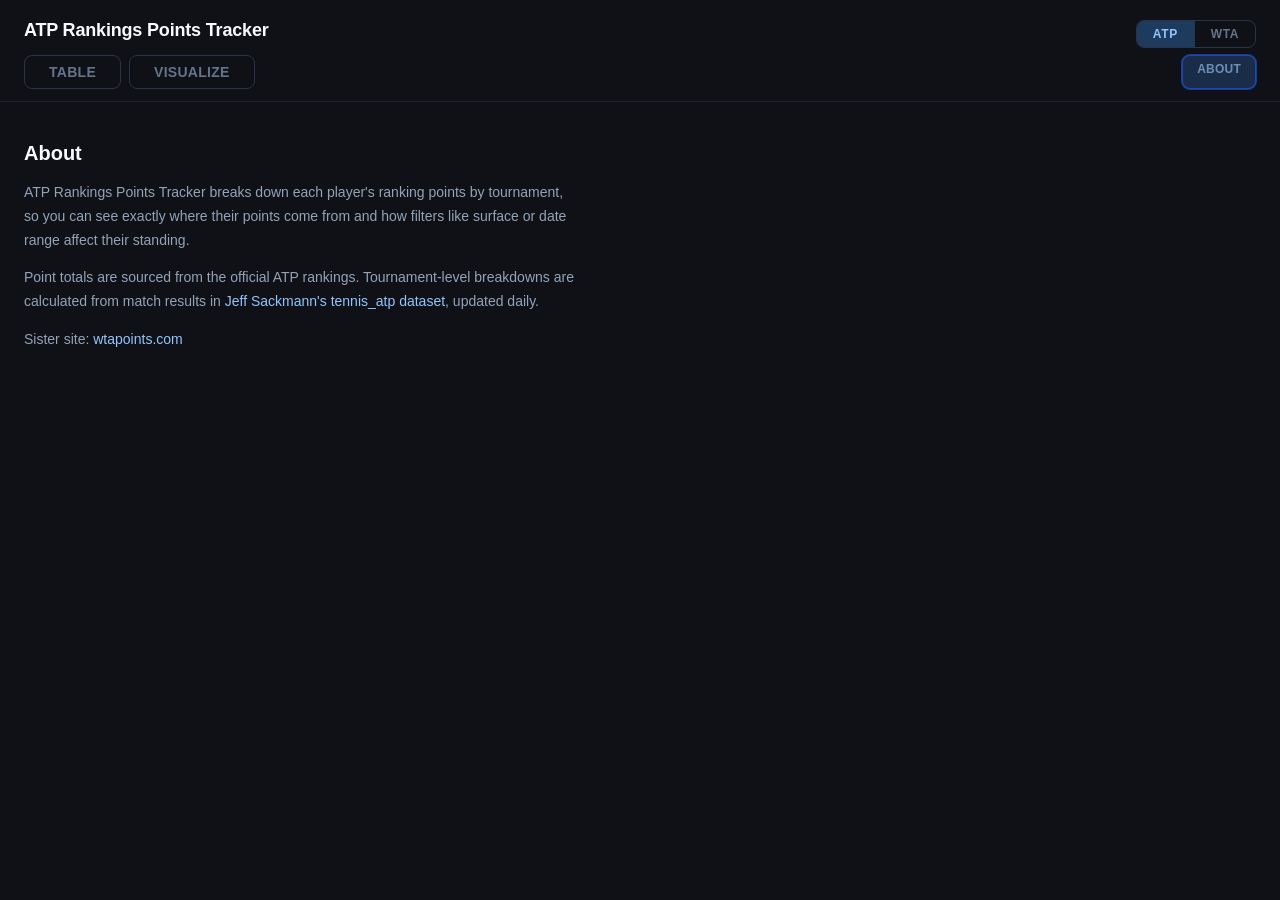
==== about.html @ b939d47b "Replace About modal with About page, move to header nav - about.html: standalone page with site desc" ====
<!DOCTYPE html>
<html lang="en">
<head>
  <meta charset="UTF-8" />
  <meta name="viewport" content="width=device-width, initial-scale=1.0" />
  <title>About — ATP Rankings Points Tracker</title>
  <link rel="stylesheet" href="style.css?v=6" />
  <!-- Google tag (gtag.js) -->
  <script>
    var _gaId = (location.hostname === 'wtapoints.com' || location.hostname === 'www.wtapoints.com')
      ? 'G-VNQ86Y655V' : 'G-6H1E0G2CNZ';
    document.write('<script async src="https://www.googletagmanager.com/gtag/js?id=' + _gaId + '"><\/script>');
    window.dataLayer = window.dataLayer || [];
    function gtag(){dataLayer.push(arguments);}
    gtag('js', new Date());
    gtag('config', _gaId);
  </script>
</head>
<body>
  <header>
    <div class="site-switch-bar"></div>
    <h1 id="about-title">ATP Rankings Points Tracker</h1>
    <p id="meta"></p>
    <nav class="page-nav">
      <a href="index.html">Table</a>
      <a href="viz.html">Visualize</a>
      <a href="about.html" class="active nav-about">About</a>
    </nav>
  </header>

  <div class="about-content">
    <h2>About</h2>
    <p>ATP Rankings Points Tracker breaks down each player's ranking points by tournament, so you can see exactly where their points come from and how filters like surface or date range affect their standing.</p>
    <p>Point totals are sourced from the official ATP rankings. Tournament-level breakdowns are calculated from match results in <a href="https://github.com/JeffSackmann/tennis_atp" target="_blank" rel="noopener">Jeff Sackmann's tennis_atp dataset</a>, updated daily.</p>
    <p>Sister site: <a href="https://wtapoints.com">wtapoints.com</a></p>
  </div>

  <script>
    // Site switch pill
    const isWta = location.hostname === 'wtapoints.com' || location.hostname === 'www.wtapoints.com';
    const switchBar = document.querySelector('.site-switch-bar');
    if (switchBar) {
      const activeLabel = isWta ? 'WTA' : 'ATP';
      const sisterLabel = isWta ? 'ATP' : 'WTA';
      const sisterHref  = isWta ? 'https://atppoints.com' : 'https://wtapoints.com';
      switchBar.innerHTML = `<span class="tour-label">${activeLabel}</span><a href="${sisterHref}">${sisterLabel}</a>`;
    }
    if (isWta) {
      document.getElementById('about-title').textContent = 'WTA Rankings Points Tracker';
      document.title = 'About — WTA Rankings Points Tracker';
    }
  </script>
</body>
</html>
---- style.css ----
*, *::before, *::after { box-sizing: border-box; margin: 0; padding: 0; }

body {
  font-family: -apple-system, BlinkMacSystemFont, "Segoe UI", sans-serif;
  font-size: 13px;
  background: #0f1117;
  color: #e2e8f0;
  min-height: 100vh;
}

/* ── Header ── */
header {
  position: relative;
  padding: 20px 24px 12px;
  border-bottom: 1px solid #1e2433;
}

/* ── Site switch bar ── */
.site-switch-bar {
  position: absolute;
  top: 20px; right: 24px;
  display: flex;
  border: 1px solid #2a3347;
  border-radius: 8px;
  overflow: hidden;
}
.site-switch-bar .tour-label,
.site-switch-bar a {
  padding: 6px 16px;
  font-size: 12px; font-weight: 700;
  letter-spacing: 0.05em;
  text-decoration: none;
}
.site-switch-bar .tour-label {
  background: #1e3a5f;
  border-right: 1px solid #2a3347;
  color: #93c5fd;
}
.site-switch-bar a {
  color: #64748b;
  background: transparent;
  transition: color .15s, background .15s;
}
.site-switch-bar a:hover { color: #93c5fd; background: #0d1928; }

/* ── Page nav (Table / Visualize) ── */
.page-nav { display:flex; gap:8px; margin-top:14px; }
.page-nav a {
  font-size:14px; font-weight:700;
  padding:8px 24px; border-radius:8px;
  border:1px solid #2a3347;
  color:#64748b; text-decoration:none;
  transition:all .15s;
  letter-spacing:0.02em;
  text-transform:uppercase;
}
.page-nav a:hover { border-color:#3b82f6; color:#93c5fd; background:#0d1928; }
.page-nav a.active {
  background:#1e3a5f; border-color:#2563eb; color:#93c5fd;
  box-shadow:0 0 0 1px #1d4ed8;
}
header h1 {
  font-size: 18px;
  font-weight: 600;
  color: #f8fafc;
  letter-spacing: -0.01em;
}
#meta {
  margin-top: 4px;
  font-size: 11px;
  color: #64748b;
}

/* ── Filter bar ── */
#filters {
  display: flex;
  flex-wrap: wrap;
  align-items: flex-start;
  gap: 0;
  padding: 12px 24px;
  border-bottom: 1px solid #1e2433;
  background: #0d1018;
}

.filter-group {
  display: flex;
  flex-direction: column;
  gap: 6px;
  padding: 4px 16px 4px 0;
}

.filter-label {
  font-size: 10px;
  font-weight: 600;
  text-transform: uppercase;
  letter-spacing: 0.06em;
  color: #475569;
}

.filter-divider {
  width: 1px;
  background: #1e2433;
  margin: 0 16px 0 0;
  align-self: stretch;
  min-height: 40px;
}

/* ── Chips ── */
.chip-group {
  display: flex;
  flex-wrap: wrap;
  gap: 5px;
}

.chip {
  padding: 3px 10px;
  border-radius: 20px;
  border: 1px solid #2a3347;
  background: transparent;
  color: #64748b;
  font-size: 11px;
  font-weight: 500;
  cursor: pointer;
  transition: all 0.12s;
  white-space: nowrap;
}
.chip:hover { border-color: #3b4f6a; color: #94a3b8; }
.chip.active {
  background: #1e3a5f;
  border-color: #2563eb;
  color: #93c5fd;
}
.chip[data-on="true"] {
  background: #1e3a5f;
  border-color: #2563eb;
  color: #93c5fd;
}

/* ── Player filter ── */
.player-filter {
  display: flex;
  flex-wrap: wrap;
  align-items: center;
  gap: 5px;
  max-width: 480px;
}

#player-tags {
  display: flex;
  flex-wrap: wrap;
  gap: 4px;
}

.player-tag {
  display: flex;
  align-items: center;
  gap: 4px;
  padding: 2px 8px 2px 10px;
  background: #1e3a5f;
  border: 1px solid #2563eb;
  border-radius: 20px;
  font-size: 11px;
  color: #93c5fd;
  white-space: nowrap;
}
.player-tag.is-fav { background: #2d2a00; border-color: #ca8a04; color: #fde68a; }
.player-tag button {
  background: none;
  border: none;
  color: inherit;
  cursor: pointer;
  padding: 0;
  font-size: 12px;
  line-height: 1;
  opacity: 0.7;
}
.player-tag button:hover { opacity: 1; }

.player-search-wrap {
  position: relative;
}
#player-search {
  background: #141820;
  border: 1px solid #2a3347;
  border-radius: 6px;
  color: #e2e8f0;
  font-size: 12px;
  padding: 4px 10px;
  width: 180px;
  outline: none;
}
#player-search:focus { border-color: #3b82f6; }
#player-search::placeholder { color: #475569; }

.dropdown {
  position: absolute;
  top: calc(100% + 4px);
  left: 0;
  min-width: 220px;
  background: #141e2e;
  border: 1px solid #2a3347;
  border-radius: 8px;
  box-shadow: 0 8px 24px rgba(0,0,0,0.5);
  z-index: 100;
  max-height: 280px;
  overflow-y: auto;
}
.dropdown-section {
  padding: 6px 0 2px;
}
.dropdown-section-label {
  padding: 2px 12px 4px;
  font-size: 10px;
  font-weight: 600;
  text-transform: uppercase;
  letter-spacing: 0.06em;
  color: #475569;
}
.dropdown-item {
  display: flex;
  align-items: center;
  justify-content: space-between;
  padding: 6px 12px;
  cursor: pointer;
  gap: 8px;
}
.dropdown-item:hover { background: #1e2d45; }
.dropdown-item.selected { color: #60a5fa; }
.dropdown-item .di-name { flex: 1; font-size: 12px; }
.dropdown-item .di-rank { font-size: 11px; color: #475569; }
.dropdown-item .di-star {
  font-size: 13px;
  opacity: 0.4;
  cursor: pointer;
  padding: 0 2px;
}
.dropdown-item .di-star:hover { opacity: 1; }
.dropdown-item .di-star.active { opacity: 1; }

/* ── Date range ── */
.date-range {
  display: flex;
  align-items: center;
  gap: 6px;
}
.date-sep { color: #475569; font-size: 11px; }
.date-range select {
  background: #141820;
  border: 1px solid #2a3347;
  border-radius: 6px;
  color: #e2e8f0;
  font-size: 11px;
  padding: 4px 6px;
  outline: none;
  cursor: pointer;
}
.date-range select:focus { border-color: #3b82f6; }

/* ── Reset ── */
.reset-btn {
  align-self: flex-end;
  margin-left: auto;
  padding: 4px 12px;
  background: none;
  border: 1px solid #374151;
  border-radius: 6px;
  color: #64748b;
  font-size: 11px;
  cursor: pointer;
}
.reset-btn:hover { border-color: #ef4444; color: #f87171; }

/* ── Status bar ── */
#row-count {
  padding: 6px 24px;
  font-size: 11px;
  color: #475569;
  border-top: 1px solid #141820;
}

/* ── Loading / error ── */
#loading, #error {
  padding: 40px 24px;
  color: #64748b;
}
#error { color: #f87171; }

/* ── Table ── */
.scroll-x {
  overflow-x: auto;
  width: 100%;
}

table {
  border-collapse: collapse;
  width: max-content;
  min-width: 100%;
}

thead {
  position: sticky;
  top: 0;
  z-index: 10;
  background: #0f1117;
}

th {
  padding: 8px 10px;
  text-align: right;
  font-weight: 500;
  font-size: 11px;
  color: #64748b;
  border-bottom: 1px solid #1e2433;
  white-space: nowrap;
  cursor: pointer;
  user-select: none;
}
th:hover { color: #94a3b8; }
th.sorted { color: #60a5fa; }

th.col-rank, th.col-name { text-align: left; }
th.col-rank { width: 48px; }
th.col-name {
  position: sticky;
  left: 0;
  background: #0f1117;
  z-index: 11;
  min-width: 160px;
}

td {
  padding: 6px 10px;
  text-align: right;
  border-bottom: 1px solid #141820;
  white-space: nowrap;
}
td.col-rank { color: #64748b; font-size: 11px; }
td.col-name {
  text-align: left;
  position: sticky;
  left: 0;
  background: #0f1117;
  font-weight: 500;
  color: #f1f5f9;
  z-index: 5;
}
td.col-name .star-btn {
  background: none;
  border: none;
  cursor: pointer;
  font-size: 12px;
  margin-right: 4px;
  opacity: 0.25;
  vertical-align: middle;
  padding: 0;
  line-height: 1;
}
td.col-name .star-btn:hover { opacity: 0.7; }
td.col-name .star-btn.active { opacity: 1; }

tr:hover td { background: #141e2e; }
tr:hover td.col-name { background: #141e2e; }

td.pts-total { font-weight: 600; color: #f1f5f9; }
td.pts-total.filtered { color: #60a5fa; }

td.pts-tourney { color: #94a3b8; }
td.pts-tourney.has-pts { color: #e2e8f0; }

td.tier-gs  { color: #fbbf24; }
td.tier-m   { color: #34d399; }
td.tier-500 { color: #60a5fa; }
td.tier-250 { color: #a78bfa; }
td.tier-f   { color: #f472b6; }

td.empty { color: #1e2433; }

/* ── Tournament tooltip ── */
.tourney-tooltip {
  position: fixed;
  z-index: 200;
  background: #141e2e;
  border: 1px solid #2a3347;
  border-radius: 10px;
  box-shadow: 0 8px 32px rgba(0,0,0,0.6);
  padding: 12px 14px;
  min-width: 180px;
  max-width: 240px;
  pointer-events: none;
  opacity: 0;
  transition: opacity 0.1s;
}
.tourney-tooltip.visible { opacity: 1; }
.tourney-tooltip .tt-name {
  font-size: 13px;
  font-weight: 600;
  color: #f1f5f9;
  margin-bottom: 8px;
  line-height: 1.3;
}
.tourney-tooltip .tt-row {
  display: flex;
  justify-content: space-between;
  align-items: center;
  font-size: 11px;
  color: #64748b;
  margin-top: 4px;
}
.tourney-tooltip .tt-val { color: #94a3b8; text-align: right; }
.tourney-tooltip .tt-divider {
  border: none;
  border-top: 1px solid #1e2433;
  margin: 8px 0;
}
.tourney-tooltip .tt-level-gs  { color: #fbbf24; }
.tourney-tooltip .tt-level-m   { color: #34d399; }
.tourney-tooltip .tt-level-500 { color: #60a5fa; }
.tourney-tooltip .tt-level-250 { color: #a78bfa; }
.tourney-tooltip .tt-level-f   { color: #f472b6; }
.tourney-tooltip .tt-surf-hard  { color: #60a5fa; }
.tourney-tooltip .tt-surf-clay  { color: #f97316; }
.tourney-tooltip .tt-surf-grass { color: #34d399; }
.tourney-tooltip .tt-winner { color: #e2e8f0; font-style: italic; }

/* ── Column header two-line ── */
th .th-label { display: inline; }
th.col-tourney .th-label {
  display: block;
  line-height: 1.3;
}
.th-date {
  display: block;
  font-size: 10px;
  color: #475569;
  font-weight: 400;
  line-height: 1.2;
  margin-top: 1px;
}
th.sorted .th-date { color: #3b82f6; }

.sort-arrow {
  display: inline-block;
  margin-left: 3px;
  opacity: 0.4;
  font-size: 9px;
}
th.sorted .sort-arrow { opacity: 1; }

/* ── Footer ── */
footer {
  padding: 20px 24px;
  border-top: 1px solid #1e2433;
  font-size: 13px;
  color: #475569;
  display: flex;
  align-items: center;
  gap: 8px;
}
footer a { color: #64748b; text-decoration: none; }
footer a:hover { color: #93c5fd; }
.footer-sep { color: #2a3347; }
.footer-link {
  background: none; border: none; padding: 0;
  font-size: 13px; color: #64748b;
  cursor: pointer; font-family: inherit;
}
.footer-link:hover { color: #93c5fd; }

/* ── Modals ── */
.modal-backdrop {
  position: fixed; inset: 0;
  background: rgba(0,0,0,.6);
  display: flex; align-items: center; justify-content: center;
  z-index: 1000;
}
.modal {
  background: #0f1623;
  border: 1px solid #1e2433;
  border-radius: 12px;
  padding: 32px;
  max-width: 480px;
  width: calc(100% - 48px);
  position: relative;
  line-height: 1.6;
}
.modal h2 {
  font-size: 18px; font-weight: 700;
  color: #e2e8f0; margin: 0 0 16px;
}
.modal p {
  font-size: 14px; color: #94a3b8;
  margin: 0 0 12px;
}
.modal p:last-child { margin-bottom: 0; }
.modal a { color: #93c5fd; text-decoration: none; }
.modal a:hover { text-decoration: underline; }
.modal-close {
  position: absolute; top: 16px; right: 16px;
  background: none; border: none;
  color: #475569; font-size: 16px;
  cursor: pointer; padding: 4px 8px;
  border-radius: 4px;
}
.modal-close:hover { color: #e2e8f0; background: #1e2433; }

/* ── About page ── */
.about-content {
  max-width: 600px;
  padding: 40px 24px;
}
.about-content h2 {
  font-size: 20px; font-weight: 700;
  color: #f8fafc; margin-bottom: 16px;
}
.about-content p {
  font-size: 14px; color: #94a3b8;
  line-height: 1.7; margin-bottom: 14px;
}
.about-content a { color: #93c5fd; text-decoration: none; }
.about-content a:hover { text-decoration: underline; }

/* ── About nav link (smaller, muted) ── */
.nav-about {
  margin-left: auto;
  font-size: 12px !important;
  padding: 6px 14px !important;
  opacity: 0.7;
}
.nav-about:hover { opacity: 1; }
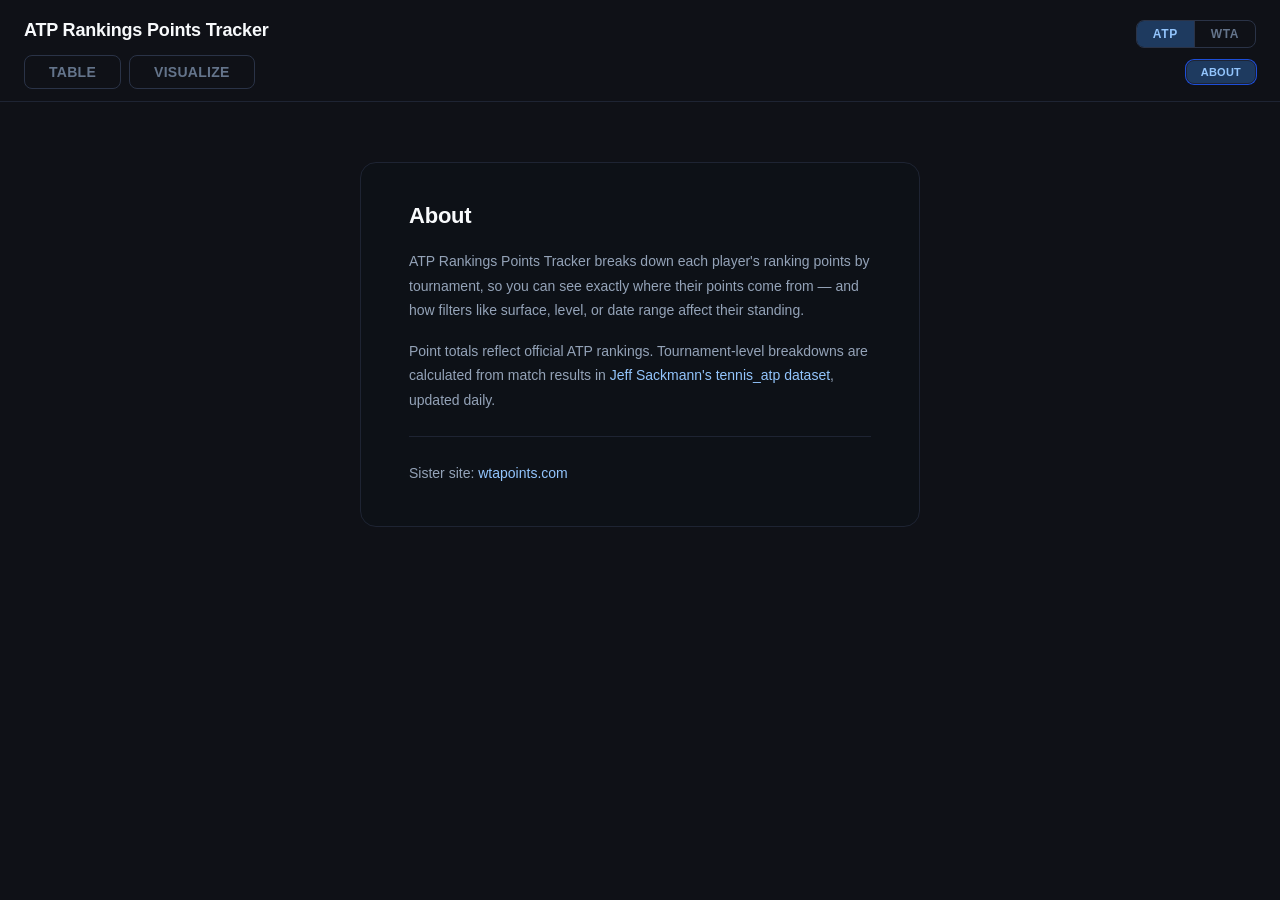
==== commit 3c4b38b8: "Clean up About page and nav - About card: centered, bordered, proper typography - About link right-a" ====
--- a/about.html
+++ b/about.html
@@ -28,11 +28,14 @@
     </nav>
   </header>
 
-  <div class="about-content">
-    <h2>About</h2>
-    <p>ATP Rankings Points Tracker breaks down each player's ranking points by tournament, so you can see exactly where their points come from and how filters like surface or date range affect their standing.</p>
-    <p>Point totals are sourced from the official ATP rankings. Tournament-level breakdowns are calculated from match results in <a href="https://github.com/JeffSackmann/tennis_atp" target="_blank" rel="noopener">Jeff Sackmann's tennis_atp dataset</a>, updated daily.</p>
-    <p>Sister site: <a href="https://wtapoints.com">wtapoints.com</a></p>
+  <div class="about-wrap">
+    <div class="about-card">
+      <h2>About</h2>
+      <p>ATP Rankings Points Tracker breaks down each player's ranking points by tournament, so you can see exactly where their points come from — and how filters like surface, level, or date range affect their standing.</p>
+      <p>Point totals reflect official ATP rankings. Tournament-level breakdowns are calculated from match results in <a href="https://github.com/JeffSackmann/tennis_atp" target="_blank" rel="noopener">Jeff Sackmann's tennis_atp dataset</a>, updated daily.</p>
+      <hr class="about-divider">
+      <p>Sister site: <a href="https://wtapoints.com">wtapoints.com</a></p>
+    </div>
   </div>
 
   <script>
--- a/style.css
+++ b/style.css
@@ -43,8 +43,8 @@
 }
 .site-switch-bar a:hover { color: #93c5fd; background: #0d1928; }
 
-/* ── Page nav (Table / Visualize) ── */
-.page-nav { display:flex; gap:8px; margin-top:14px; }
+/* ── Page nav (Table / Visualize / About) ── */
+.page-nav { display:flex; align-items:center; gap:8px; margin-top:14px; }
 .page-nav a {
   font-size:14px; font-weight:700;
   padding:8px 24px; border-radius:8px;
@@ -58,6 +58,14 @@
 .page-nav a.active {
   background:#1e3a5f; border-color:#2563eb; color:#93c5fd;
   box-shadow:0 0 0 1px #1d4ed8;
+}
+.nav-about {
+  margin-left:auto;
+  font-size:11px !important;
+  padding:5px 14px !important;
+  text-transform:uppercase;
+  letter-spacing:0.06em;
+  border-color:#1e2433 !important;
 }
 header h1 {
   font-size: 18px;
@@ -504,26 +512,32 @@
 .modal-close:hover { color: #e2e8f0; background: #1e2433; }
 
 /* ── About page ── */
-.about-content {
-  max-width: 600px;
-  padding: 40px 24px;
-}
-.about-content h2 {
-  font-size: 20px; font-weight: 700;
-  color: #f8fafc; margin-bottom: 16px;
-}
-.about-content p {
+.about-wrap {
+  display: flex;
+  justify-content: center;
+  padding: 60px 24px;
+}
+.about-card {
+  background: #0d1117;
+  border: 1px solid #1e2433;
+  border-radius: 16px;
+  padding: 40px 48px;
+  max-width: 560px;
+  width: 100%;
+}
+.about-card h2 {
+  font-size: 22px; font-weight: 700;
+  color: #f8fafc; margin-bottom: 20px;
+  letter-spacing: -0.01em;
+}
+.about-card p {
   font-size: 14px; color: #94a3b8;
-  line-height: 1.7; margin-bottom: 14px;
-}
-.about-content a { color: #93c5fd; text-decoration: none; }
-.about-content a:hover { text-decoration: underline; }
-
-/* ── About nav link (smaller, muted) ── */
-.nav-about {
-  margin-left: auto;
-  font-size: 12px !important;
-  padding: 6px 14px !important;
-  opacity: 0.7;
-}
-.nav-about:hover { opacity: 1; }
+  line-height: 1.75; margin-bottom: 16px;
+}
+.about-card p:last-child { margin-bottom: 0; }
+.about-card a { color: #93c5fd; text-decoration: none; }
+.about-card a:hover { text-decoration: underline; }
+.about-divider {
+  border: none; border-top: 1px solid #1e2433;
+  margin: 24px 0;
+}
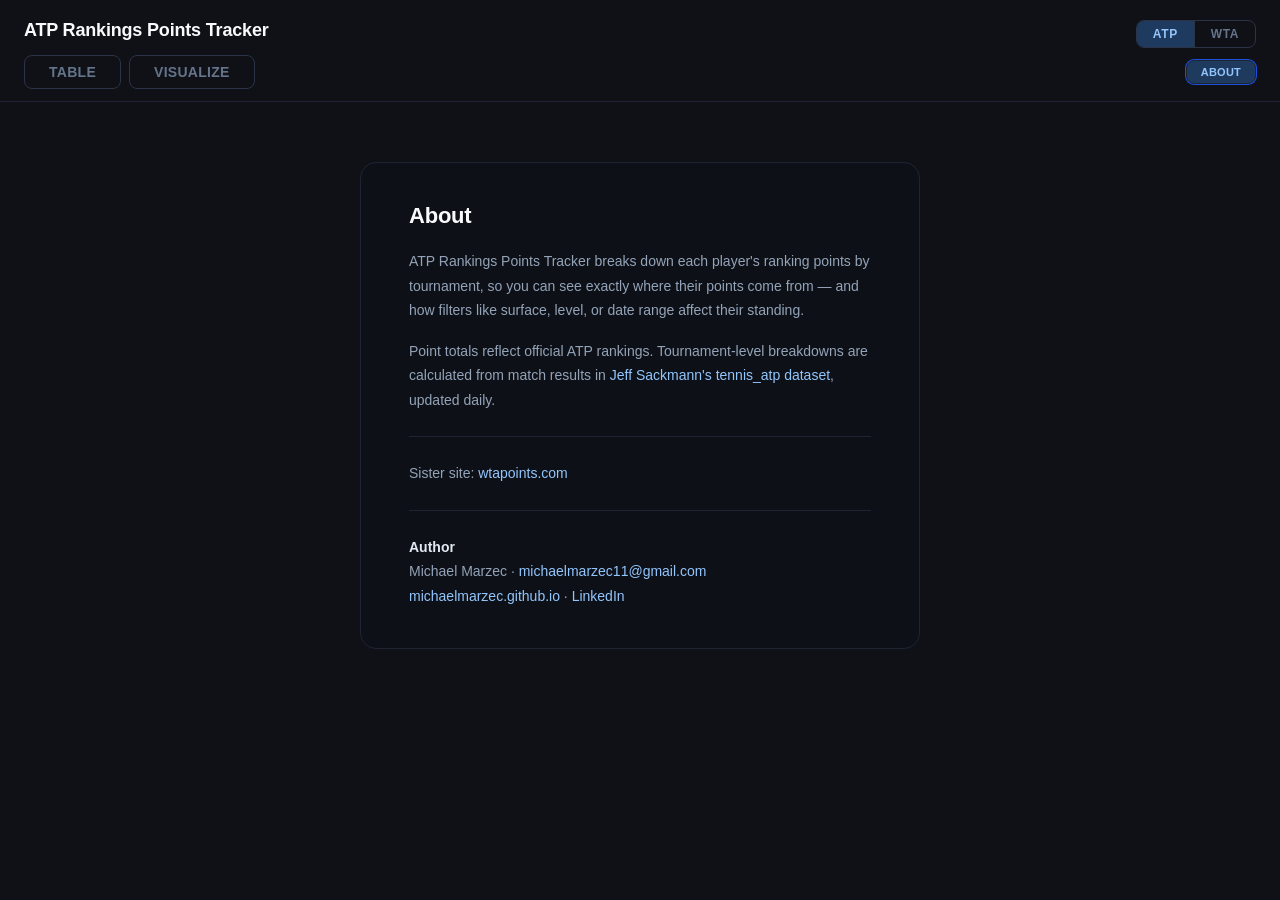
==== commit c6636436: "Add author info to About page Co-Authored-By: Claude Sonnet 4.6 <noreply@anthropic.com>" ====
--- a/about.html
+++ b/about.html
@@ -35,6 +35,12 @@
       <p>Point totals reflect official ATP rankings. Tournament-level breakdowns are calculated from match results in <a href="https://github.com/JeffSackmann/tennis_atp" target="_blank" rel="noopener">Jeff Sackmann's tennis_atp dataset</a>, updated daily.</p>
       <hr class="about-divider">
       <p>Sister site: <a href="https://wtapoints.com">wtapoints.com</a></p>
+      <hr class="about-divider">
+      <p><strong style="color:#e2e8f0;">Author</strong><br>
+        Michael Marzec &middot; <a href="mailto:michaelmarzec11@gmail.com">michaelmarzec11@gmail.com</a><br>
+        <a href="https://michaelmarzec.github.io" target="_blank" rel="noopener">michaelmarzec.github.io</a> &middot;
+        <a href="https://linkedin.com/in/michael-marzec-16a59294/" target="_blank" rel="noopener">LinkedIn</a>
+      </p>
     </div>
   </div>
 
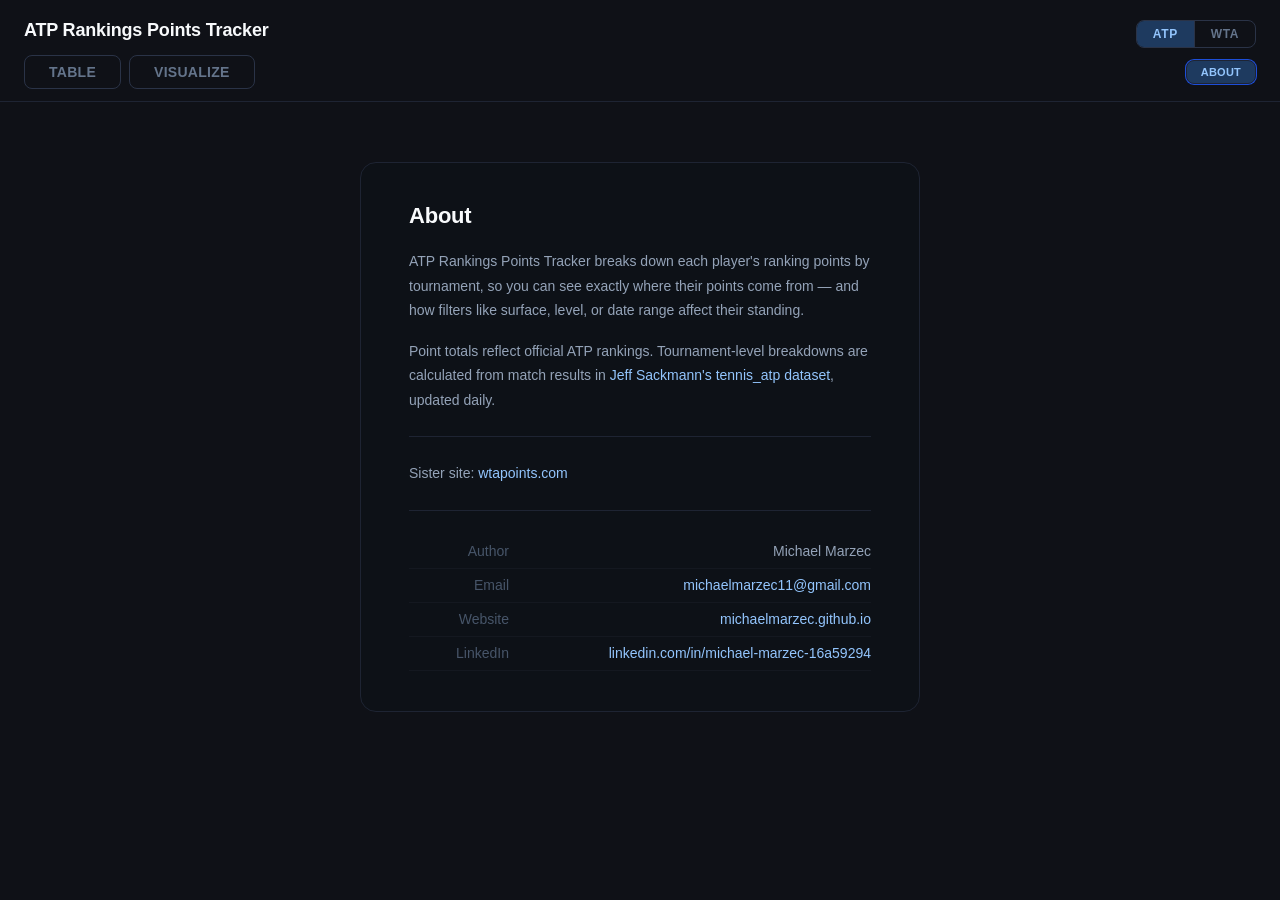
==== commit d016af25: "Reformat author info as label/value table on About page Co-Authored-By: Claude Sonnet 4.6 <noreply@a" ====
--- a/about.html
+++ b/about.html
@@ -36,11 +36,12 @@
       <hr class="about-divider">
       <p>Sister site: <a href="https://wtapoints.com">wtapoints.com</a></p>
       <hr class="about-divider">
-      <p><strong style="color:#e2e8f0;">Author</strong><br>
-        Michael Marzec &middot; <a href="mailto:michaelmarzec11@gmail.com">michaelmarzec11@gmail.com</a><br>
-        <a href="https://michaelmarzec.github.io" target="_blank" rel="noopener">michaelmarzec.github.io</a> &middot;
-        <a href="https://linkedin.com/in/michael-marzec-16a59294/" target="_blank" rel="noopener">LinkedIn</a>
-      </p>
+      <table class="about-author">
+        <tr><td class="about-label">Author</td><td>Michael Marzec</td></tr>
+        <tr><td class="about-label">Email</td><td><a href="mailto:michaelmarzec11@gmail.com">michaelmarzec11@gmail.com</a></td></tr>
+        <tr><td class="about-label">Website</td><td><a href="https://michaelmarzec.github.io" target="_blank" rel="noopener">michaelmarzec.github.io</a></td></tr>
+        <tr><td class="about-label">LinkedIn</td><td><a href="https://linkedin.com/in/michael-marzec-16a59294/" target="_blank" rel="noopener">linkedin.com/in/michael-marzec-16a59294</a></td></tr>
+      </table>
     </div>
   </div>
 
--- a/style.css
+++ b/style.css
@@ -541,3 +541,8 @@
   border: none; border-top: 1px solid #1e2433;
   margin: 24px 0;
 }
+.about-author { border-collapse: collapse; width: 100%; }
+.about-author td { padding: 6px 0; font-size: 14px; color: #94a3b8; line-height: 1.5; }
+.about-author .about-label { color: #475569; width: 100px; vertical-align: top; }
+.about-author a { color: #93c5fd; text-decoration: none; }
+.about-author a:hover { text-decoration: underline; }
